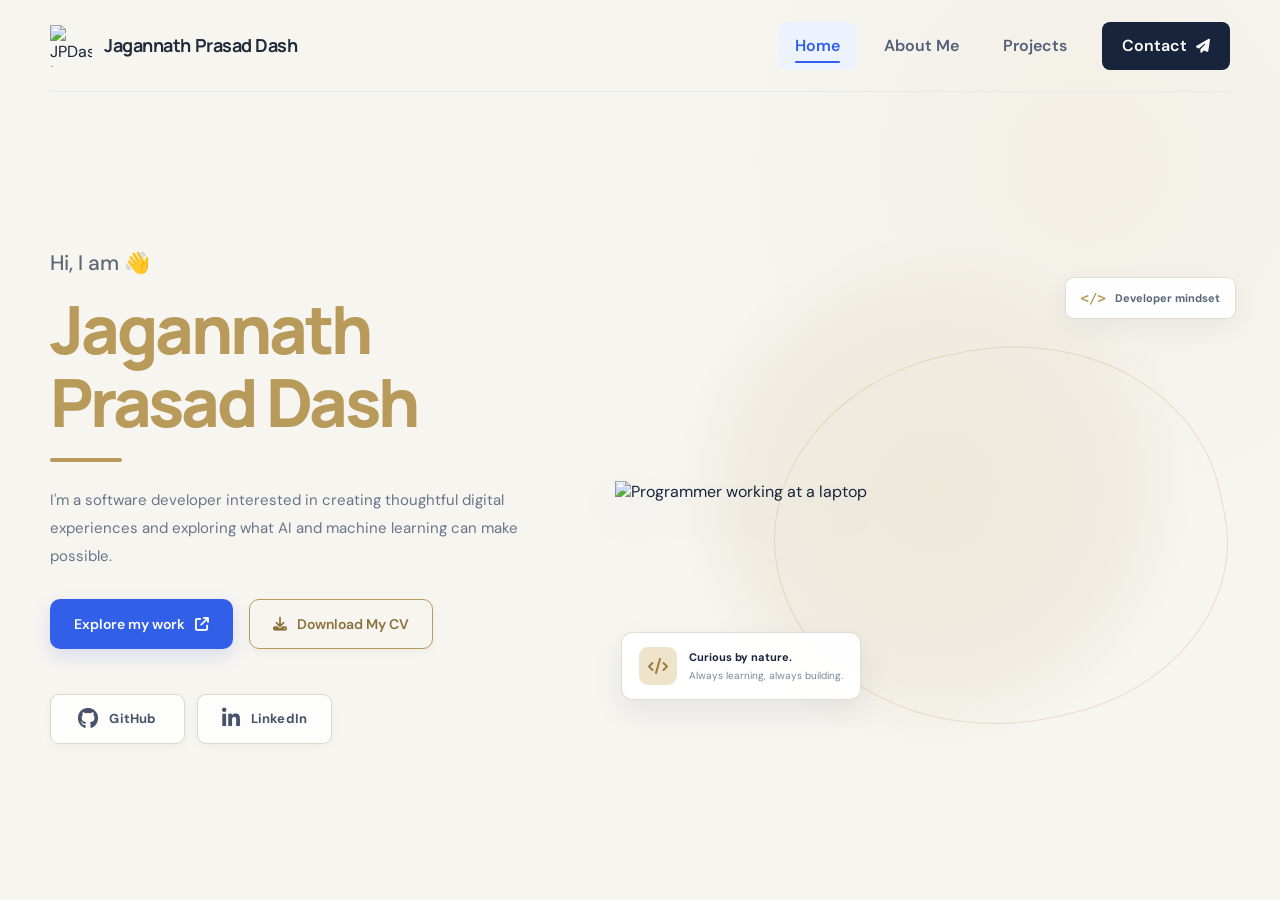
==== index.html @ 9e6d5409 "Add few more projects and fix page name" ====
<!DOCTYPE html>
<html lang="en">

<head>
    <meta charset="UTF-8">
    <meta name="viewport" content="width=device-width, initial-scale=1.0">
    <meta name="theme-color" content="#f5f7fb">
    <meta name="description" content="Jagannath Prasad Dash — Software Developer and AI/ML Developer.">

    <title>Jagannath Prasad Dash | Portfolio</title>

    <link rel="stylesheet" href="https://cdnjs.cloudflare.com/ajax/libs/font-awesome/6.7.2/css/all.min.css">
    <link rel="stylesheet" href="./CSS/home.css">
    <link rel="stylesheet" href="./CSS/style.css">


    <link rel="icon" type="image/png" href="./img/favicon.png">


    <link rel="preconnect" href="https://fonts.googleapis.com">
    <link rel="preconnect" href="https://fonts.gstatic.com" crossorigin>
    <link
        href="https://fonts.googleapis.com/css2?family=DM+Sans:wght@400;500;600;700&family=Manrope:wght@400;500;600;700;800&display=swap"
        rel="stylesheet">

</head>

<body>


    <header class="site-header">

        <span class="brand">
            <img src="./img/favicon.png" alt="JPDash logo" class="brand-logo">
            <span class="brand-name">Jagannath Prasad Dash</span>
        </span>

        <nav class="site-nav" aria-label="Main navigation">
            <a href="index.html" class="active">Home</a>
            <a href="about.html">About Me</a>
            <a href="project.html">Projects</a>
            <a href="#">
                Contact <i class="fa-solid fa-paper-plane"></i>
            </a>
        </nav>

    </header>


    <main class="home-hero">


        <section class="hero-copy" aria-labelledby="hero-title">

            <p class="intro-line">Hi, I am 👋</p>

            <h1 id="hero-title">
                Jagannath Prasad Dash
            </h1>

            <p class="hero-description">
                I'm a software developer interested in creating thoughtful
                digital experiences and exploring what AI and machine learning
                can make possible.
            </p>

            <div class="hero-actions">
                <a class="button button-primary" href="project.html">
                    Explore my work
                    <i class="fa-solid fa-arrow-up-right-from-square"></i>
                </a>

                <a class="button button-cv" href="#" download>
                    <i class="fa-solid fa-download cv-icon"></i>
                    <span>Download My CV</span>
                </a>
            </div>



            <div class="hero-footer">
                <div class="social-links">
                    <a href="#" target="_blank" rel="noopener noreferrer" aria-label="GitHub profile"
                        title="GitHub">
                        <i class="fa-brands fa-github"></i>
                    </a>

                    <a href="#" target="_blank" rel="noopener noreferrer" aria-label="LinkedIn profile"
                        title="LinkedIn">
                        <i class="fa-brands fa-linkedin-in"></i>
                    </a>
                </div>
            </div>


        </section>


        <section class="hero-visual" aria-label="Developer illustration">

            <div class="visual-tag">
                <span class="tag-symbol">&lt;/&gt;</span>
                Developer mindset
            </div>

            <img class="programmer-image" src="./img/image.png" alt="Programmer working at a laptop">

            <div class="visual-note">
                <span class="note-icon">
                    <i class="fa-solid fa-code"></i>
                </span>

                <span>
                    <strong>Curious by nature.</strong>
                    <small>Always learning, always building.</small>
                </span>
            </div>

        </section>

    </main>






    <script src="function.js"></script>
    <script src="page-check.js"></script>
</body>

</html>
---- CSS/home.css ----
/* =========================================================
   JPD PORTFOLIO — MAIN CSS
   Warm premium theme | Gold accents | Responsive layout
   ========================================================= */

/* ---------- Design Tokens ---------- */

:root {
    --page: #f7f5f0;
    --ink: #17243b;
    --muted: #687386;

    --gold: #b89a5a;
    --gold-dark: #9b7d3f;
    --gold-soft: #eee4cc;

    --blue: #315fe8;
    --blue-dark: #244fcf;

    --line: #e5e0d5;
    --white: #ffffff;

    --radius: 10px;
    --ease: 0.28s ease;
}

/* ---------- Base ---------- */

*,
*::before,
*::after {
    box-sizing: border-box;
}

html {
    scroll-behavior: smooth;
}

body {
    margin: 0;
    min-height: 100vh;

    background:
        radial-gradient(
            circle at 85% 18%,
            rgba(184, 154, 90, 0.07),
            transparent 27%
        ),
        var(--page);

    color: var(--ink);
    font-family: "DM Sans", sans-serif;
    -webkit-font-smoothing: antialiased;
}

img {
    max-width: 100%;
}

/* ---------- Main Hero Layout ---------- */

.home-hero {
    width: min(1180px, calc(100% - 64px));
    min-height: calc(100svh - 92px);

    margin: 0 auto;
    padding: 55px 0 65px;

    display: grid;
    grid-template-columns:
        minmax(0, 0.94fr)
        minmax(0, 1.06fr);

    align-items: center;
    gap: clamp(35px, 5vw, 80px);
}

/* ---------- Left Content ---------- */

.hero-copy {
    position: relative;
    z-index: 2;
    min-width: 0;
    padding: 10px 0 0;

    animation: hero-enter 0.7s ease both;
}

/* ---------- Greeting ---------- */

.intro-line {
    margin: 0 0 12px;

    color: #5e6879;
    font-size: clamp(18px, 1.8vw, 21px);
    font-weight: 500;
    line-height: 1.5;
}

/* ---------- Main Name ---------- */

#hero-title {
    max-width: 650px;
    margin: 0;

    color: var(--gold);

    font-family: "Manrope", sans-serif;
    font-size: clamp(43px, 5.2vw, 68px);
    font-weight: 800;
    line-height: 1.1;
    letter-spacing: -3.2px;

    overflow-wrap: break-word;
}

/* Gold underline */

#hero-title::after {
    content: "";

    display: block;
    width: 72px;
    height: 4px;

    margin-top: 20px;

    border-radius: 50px;
    background: var(--gold);

    transform-origin: left;
    animation: underline-enter 0.7s 0.3s ease both;
}

/* ---------- Description ---------- */

.hero-description {
    max-width: 510px;
    margin: 25px 0 0;

    color: var(--muted);
    font-size: 15px;
    font-weight: 400;
    line-height: 1.85;
}

/* ---------- Main Action Buttons ---------- */

.hero-actions {
    display: flex;
    flex-wrap: wrap;
    gap: 12px;

    margin-top: 31px;
}

.button {
    min-height: 50px;
    padding: 0 21px;

    display: inline-flex;
    align-items: center;
    justify-content: center;
    gap: 13px;

    border: 1px solid transparent;
    border-radius: 9px;

    font-family: "DM Sans", sans-serif;
    font-size: 14px;
    font-weight: 700;
    text-decoration: none;
    white-space: nowrap;

    cursor: pointer;

    transition:
        transform var(--ease),
        background-color var(--ease),
        border-color var(--ease),
        box-shadow var(--ease);
}

.button:hover {
    transform: translateY(-3px);
}

.button:focus-visible {
    outline: 3px solid rgba(49, 95, 232, 0.3);
    outline-offset: 4px;
}

/* Primary action */

.button-primary {
    color: var(--white);
    background: var(--blue);

    box-shadow:
        0 7px 18px rgba(49, 95, 232, 0.16);
}

.button-primary:hover {
    color: var(--white);
    background: var(--blue-dark);

    box-shadow:
        0 12px 25px rgba(49, 95, 232, 0.22);
}

.button-primary span {
    display: inline-block;
    font-size: 18px;

    transition: transform var(--ease);
}

.button-primary:hover span {
    transform: translate(3px, -2px);
}

/* Secondary action, if used */

.button-secondary {
    color: var(--ink);
    background: rgba(255, 255, 255, 0.75);
    border-color: #ded8ca;
}

.button-secondary:hover {
    color: var(--ink);
    background: var(--white);
    border-color: #c8b88f;

    box-shadow: 0 7px 18px rgba(23, 36, 59, 0.06);
}

/* ---------- Social Platform Buttons ---------- */

.hero-footer {
    display: flex;
    align-items: center;

    margin-top: 45px;
}

.social-links {
    display: flex;
    align-items: center;
    flex-wrap: wrap;
    gap: 12px;
}

/* Long horizontal buttons */

.social-links a {
    position: relative;
    isolation: isolate;
    overflow: hidden;

    min-width: 135px;
    min-height: 50px;
    padding: 0 20px;

    display: inline-flex;
    align-items: center;
    justify-content: center;
    gap: 11px;

    border: 1px solid #ded8ca;
    border-radius: 9px;

    color: #46536a;
    background: rgba(255, 255, 255, 0.82);

    font-family: "DM Sans", sans-serif;
    font-size: 14px;
    font-weight: 700;
    text-decoration: none;
    white-space: nowrap;

    box-shadow:
        0 3px 10px rgba(23, 36, 59, 0.035);

    transition:
        color 0.3s ease,
        border-color 0.3s ease,
        background-color 0.3s ease,
        transform 0.3s cubic-bezier(0.2, 0.8, 0.2, 1),
        box-shadow 0.3s ease;
}

/* Animated background layer */

.social-links a::before {
    content: "";

    position: absolute;
    z-index: -1;
    inset: 0;

    background: var(--ink);

    transform: translateY(101%);

    transition:
        transform 0.32s cubic-bezier(0.2, 0.8, 0.2, 1);
}

/* Platform icons */

.social-links a i {
    position: relative;
    z-index: 1;

    font-size: 21px;
    line-height: 1;

    transition:
        color 0.3s ease,
        transform 0.3s ease;
}

/* Platform names supplied by CSS */

.social-links a:first-child::after {
    content: "GitHub";
}

.social-links a:last-child::after {
    content: "LinkedIn";
}

.social-links a::after {
    position: relative;
    z-index: 1;

    font-size: 13px;
    font-weight: 700;
    letter-spacing: 0.2px;
}

/* Hover animation */

.social-links a:hover {
    color: var(--white);
    border-color: var(--ink);

    transform: translateY(-4px);

    box-shadow:
        0 12px 24px rgba(23, 36, 59, 0.13);
}

.social-links a:hover::before {
    transform: translateY(0);
}

.social-links a:hover i {
    color: var(--gold);
    transform: scale(1.12) rotate(-4deg);
}

/* LinkedIn uses blue */

.social-links a:last-child::before {
    background: var(--blue);
}

.social-links a:last-child:hover {
    border-color: var(--blue);
}

.social-links a:last-child:hover i {
    color: var(--white);
}

/* Press feedback */

.social-links a:active {
    transform: translateY(-1px) scale(0.98);
    box-shadow: 0 3px 8px rgba(23, 36, 59, 0.08);
}

/* Keyboard accessibility */

.social-links a:focus-visible {
    outline: 3px solid rgba(49, 95, 232, 0.3);
    outline-offset: 4px;
}

/* ---------- Right Illustration ---------- */

.hero-visual {
    position: relative;
    isolation: isolate;

    min-width: 0;
    min-height: 510px;

    display: grid;
    place-items: center;

    animation: visual-enter 0.8s 0.12s ease both;
}

/* Warm circular backdrop */

.hero-visual::before {
    content: "";

    position: absolute;
    z-index: -2;

    width: min(92%, 510px);
    aspect-ratio: 1;

    border-radius: 50%;

    background:
        radial-gradient(
            circle,
            #eee8d9 0%,
            #f0ece2 52%,
            transparent 72%
        );
}

/* Fine gold outline */

.hero-visual::after {
    content: "";

    position: absolute;
    z-index: -1;

    width: 76%;
    height: 74%;

    right: 1%;
    bottom: 4%;

    border: 1px solid rgba(184, 154, 90, 0.25);
    border-radius: 48% 52% 45% 55%;

    transform: rotate(-12deg);
    pointer-events: none;
}

/* Programmer image */

.programmer-image {
    position: relative;
    z-index: 1;

    display: block;

    width: 108%;
    max-width: 650px;
    max-height: 570px;

    object-fit: contain;

    filter:
        drop-shadow(
            0 18px 20px rgba(27, 43, 73, 0.08)
        );
}

/* ---------- Developer Tag ---------- */

.visual-tag {
    position: absolute;
    z-index: 2;

    top: 8%;
    right: -1%;

    display: flex;
    align-items: center;
    gap: 9px;

    padding: 12px 15px;

    border: 1px solid rgba(226, 220, 207, 0.95);
    border-radius: 9px;

    color: #596579;
    background: rgba(255, 255, 255, 0.93);

    box-shadow:
        0 8px 24px rgba(27, 43, 73, 0.06);

    font-size: 11px;
    font-weight: 700;
}

.tag-symbol {
    color: var(--gold);
    font-family: monospace;
    font-size: 14px;
}

/* ---------- Floating Developer Note ---------- */

.visual-note {
    position: absolute;
    z-index: 2;

    left: -3%;
    bottom: 9%;

    display: flex;
    align-items: center;
    gap: 12px;

    padding: 14px 17px;

    border: 1px solid rgba(226, 220, 207, 0.95);
    border-radius: 11px;

    background: rgba(255, 255, 255, 0.95);

    box-shadow:
        0 12px 30px rgba(27, 43, 73, 0.08);
}

.note-icon {
    width: 38px;
    height: 38px;

    display: grid;
    place-items: center;
    flex-shrink: 0;

    border-radius: 9px;

    color: var(--gold-dark);
    background: var(--gold-soft);
}

.visual-note strong,
.visual-note small {
    display: block;
}

.visual-note strong {
    color: var(--ink);
    font-size: 11px;
    font-weight: 700;
}

.visual-note small {
    margin-top: 4px;
    color: #7a8699;
    font-size: 10px;
    line-height: 1.5;
}

/* ---------- Entrance Animations ---------- */

@keyframes hero-enter {
    from {
        opacity: 0;
        transform: translateY(18px);
    }

    to {
        opacity: 1;
        transform: translateY(0);
    }
}

@keyframes visual-enter {
    from {
        opacity: 0;
        transform: translateX(20px);
    }

    to {
        opacity: 1;
        transform: translateX(0);
    }
}

@keyframes underline-enter {
    from {
        transform: scaleX(0);
    }

    to {
        transform: scaleX(1);
    }
}

/* ---------- Large Screens ---------- */

@media (min-width: 1400px) {
    .home-hero {
        min-height: 790px;
    }
}

/* ---------- Tablet ---------- */

@media (max-width: 900px) {
    .home-hero {
        grid-template-columns:
            minmax(0, 1fr)
            minmax(0, 0.9fr);

        gap: 25px;
    }

    #hero-title {
        font-size: clamp(42px, 5.5vw, 60px);
        letter-spacing: -2.5px;
    }

    .hero-visual {
        min-height: 410px;
    }

    .visual-note {
        left: -1%;
        bottom: 6%;
    }

    .visual-tag {
        right: -2%;
    }

    .social-links a {
        min-width: 125px;
    }
}

/* ---------- Mobile ---------- */

@media (max-width: 700px) {
    .home-hero {
        width: calc(100% - 36px);

        grid-template-columns: 1fr;
        gap: 25px;

        padding: 50px 0 40px;
    }

    .hero-copy {
        padding-top: 0;
    }

    #hero-title {
        font-size: clamp(40px, 11vw, 60px);
        letter-spacing: -2.4px;
    }

    #hero-title::after {
        margin-top: 16px;
    }

    .hero-description {
        margin-top: 20px;
        font-size: 14px;
    }

    .hero-actions {
        margin-top: 25px;
    }

    .hero-footer {
        margin-top: 34px;
    }

    .social-links {
        width: 100%;
        gap: 10px;
    }

    .social-links a {
        flex: 1;
        min-width: 0;
        min-height: 50px;
        padding: 0 12px;
    }

    .hero-visual {
        min-height: 360px;
        margin-top: 5px;
    }

    .programmer-image {
        width: 100%;
        max-height: 420px;
    }

    .visual-tag {
        top: 2%;
        right: 0;
    }

    .visual-note {
        left: 0;
        bottom: 4%;
    }
}

/* ---------- Small Phones ---------- */

@media (max-width: 390px) {
    #hero-title {
        font-size: 39px;
        letter-spacing: -1.8px;
    }

    .button {
        min-height: 46px;
        padding-inline: 15px;
    }

    .social-links {
        gap: 8px;
    }

    .social-links a {
        min-height: 47px;
        padding-inline: 8px;
        gap: 8px;
    }

    .social-links a i {
        font-size: 18px;
    }

    .social-links a::after {
        font-size: 12px;
    }

    .hero-visual {
        min-height: 310px;
    }

    .visual-note {
        padding: 10px 11px;
    }

    .visual-note small {
        max-width: 155px;
    }
}

/* ---------- Reduced Motion Accessibility ---------- */

@media (prefers-reduced-motion: reduce) {
    html {
        scroll-behavior: auto;
    }

    *,
    *::before,
    *::after {
        animation-duration: 0.01ms !important;
        animation-iteration-count: 1 !important;
        transition-duration: 0.01ms !important;
    }
}






/* Hero action buttons */
.hero-actions {
    display: flex;
    align-items: center;
    flex-wrap: wrap;
    gap: 16px;
    margin-top: 28px;
}

.hero-actions .button {
    display: inline-flex;
    align-items: center;
    justify-content: center;
    gap: 10px;
    min-height: 50px;
    padding: 0 23px;
    border-radius: 10px;
    text-decoration: none;
    font-weight: 600;
    transition:
        transform 0.3s ease,
        background-color 0.3s ease,
        color 0.3s ease,
        border-color 0.3s ease,
        box-shadow 0.3s ease;
}

/* CV button — elegant gold outline */
.hero-actions .button-cv {
    position: relative;
    overflow: hidden;
    color: #8B713B;
    background: transparent;
    border: 1.5px solid #B89A5A;
    box-shadow: 0 3px 10px rgba(20, 30, 50, 0.04);
}

/* Subtle gold background sweep */
.hero-actions .button-cv::before {
    content: "";
    position: absolute;
    inset: 0;
    background: #B89A5A;
    transform: scaleX(0);
    transform-origin: left;
    transition: transform 0.35s ease;
    z-index: 0;
}

.hero-actions .button-cv span,
.hero-actions .button-cv i {
    position: relative;
    z-index: 1;
}

.hero-actions .button-cv:hover {
    color: #fff;
    border-color: #B89A5A;
    transform: translateY(-3px);
    box-shadow: 0 9px 22px rgba(184, 154, 90, 0.22);
}

.hero-actions .button-cv:hover::before {
    transform: scaleX(1);
}

/* Download icon animation */
.hero-actions .cv-icon {
    transition: transform 0.35s ease;
}

.hero-actions .button-cv:hover .cv-icon {
    animation: cv-download 0.65s ease-in-out;
}

@keyframes cv-download {
    0%, 100% {
        transform: translateY(0);
    }
    35% {
        transform: translateY(4px);
    }
    65% {
        transform: translateY(-2px);
    }
}

/* Keyboard accessibility */
.hero-actions .button:focus-visible {
    outline: 3px solid rgba(184, 154, 90, 0.45);
    outline-offset: 4px;
}

/* Respect reduced-motion preferences */
@media (prefers-reduced-motion: reduce) {
    .hero-actions .button,
    .hero-actions .button-cv::before,
    .hero-actions .cv-icon {
        transition: none;
        animation: none;
    }
}
---- CSS/style.css ----
/* nav.css — shared modern navbar */

:root {
    --ink: #17243b;
    --muted: #69758a;
    --accent: #315fe8;
    --accent-dark: #244ac1;
    --line: #e4e9f1;
    --surface: #ffffff;
}

* {
    box-sizing: border-box;
}

/* Header */

.site-header {
    width: min(1180px, calc(100% - 64px));
    min-height: 92px;
    margin: 0 auto;

    display: flex;
    align-items: center;
    justify-content: space-between;
    gap: 28px;

    border-bottom: 1px solid var(--line);

    position: relative;
    z-index: 5;
}


#hero-title{
    color:#B89A5A;
}

/* Brand */

.brand {
    display: inline-flex;
    align-items: center;
    gap: 10px;

    color: var(--ink);
    text-decoration: none;
    flex-shrink: 0;
}

.brand-name {
    font-family: "Manrope", sans-serif;
    font-size: 27px;
    font-weight: 800;
    letter-spacing: -1.2px;
}

.brand-period {
    color: var(--accent);
    transition: color 0.25s ease;
}

.brand:hover .brand-period {
    color: #7391ff;
}

/* Navigation */

.site-nav {
    display: flex;
    align-items: center;
    gap: 10px;
}

.site-nav a {
    position: relative;

    display: inline-flex;
    align-items: center;
    justify-content: center;
    gap: 9px;

    min-height: 48px;
    padding: 0 17px;

    border-radius: 8px;

    color: #536078;
    font-family: "DM Sans", sans-serif;
    font-size: 16px;
    font-weight: 600;
    text-decoration: none;
    white-space: nowrap;

    transition:
        color 0.25s ease,
        background-color 0.25s ease,
        transform 0.25s ease;
}

/* Animated underline */

.site-nav a:not(:last-child)::after {
    content: "";

    position: absolute;
    left: 17px;
    right: 17px;
    bottom: 7px;

    height: 2px;
    border-radius: 2px;

    background: var(--accent);

    transform: scaleX(0);
    transform-origin: left;
    transition: transform 0.28s ease;
}

/* Hover effect */

.site-nav a:not(:last-child):hover {
    color: var(--accent);
    background: #edf2ff;
    transform: translateY(-2px);
}

.site-nav a:not(:last-child):hover::after {
    transform: scaleX(1);
}

/* Keyboard accessibility */

.site-nav a:focus-visible {
    outline: 3px solid rgba(49, 95, 232, 0.3);
    outline-offset: 3px;
}

/* Active page */

.site-nav a.active {
    color: var(--accent);
    background: #edf2ff;
}

.site-nav a.active:not(:last-child)::after {
    transform: scaleX(1);
}

/* Contact button */

.site-nav a:last-child {
    margin-left: 8px;
    padding: 0 20px;

    color: #ffffff;
    background: var(--ink);

    transition:
        background-color 0.25s ease,
        box-shadow 0.25s ease,
        transform 0.25s ease;
}

.site-nav a:last-child:hover {
    color: #ffffff;
    background: var(--accent);
    box-shadow: 0 7px 18px rgba(49, 95, 232, 0.2);
    transform: translateY(-2px);
}

.site-nav a:last-child i {
    font-size: 14px;
    transition: transform 0.25s ease;
}

.site-nav a:last-child:hover i {
    transform: translate(3px, -2px);
}

/* Responsive navbar */

@media (max-width: 850px) {
    .site-header {
        width: calc(100% - 40px);
        gap: 16px;
    }

    .site-nav {
        gap: 4px;
    }

    .site-nav a {
        padding: 0 12px;
        font-size: 14px;
    }

    .site-nav a:not(:last-child)::after {
        left: 12px;
        right: 12px;
    }
}

/* Mobile */

@media (max-width: 650px) {
    .site-header {
        width: calc(100% - 36px);
        min-height: 0;

        align-items: flex-start;
        flex-direction: column;
        justify-content: center;
        gap: 12px;

        padding: 17px 0 13px;
    }

    .brand-name {
        font-size: 24px;
    }

    .site-nav {
        width: 100%;
        gap: 3px;

        overflow-x: auto;
        padding: 2px 0 5px;
    }

    .site-nav a {
        min-height: 42px;
        padding: 0 11px;
        font-size: 13px;
    }

    .site-nav a:not(:last-child)::after {
        left: 11px;
        right: 11px;
        bottom: 4px;
    }

    .site-nav a:last-child {
        margin-left: 2px;
        padding: 0 13px;
    }
}

/* Respect reduced-motion preferences */

@media (prefers-reduced-motion: reduce) {
    .site-nav a,
    .site-nav a::after,
    .site-nav a i,
    .brand-period {
        transition: none;
    }
}



/* Brand logo and name */
.brand {
    display: inline-flex;
    align-items: center;
    gap: 12px;
    text-decoration: none;
    flex-shrink: 0;
    min-width: 0;
}

.brand-logo {
    display: block;
    width: 42px;
    height: 42px;
    object-fit: contain;
    flex-shrink: 0;
    transition: transform 0.3s ease;
}

.brand-name {
    color: #202B3C;
    font-size: clamp(14px, 1.5vw, 18px);
    font-weight: 700;
    letter-spacing: -0.45px;
    line-height: 1.3;
    white-space: nowrap;
    transition: color 0.3s ease;
}

/* Subtle hover effect */
.brand:hover .brand-logo {
    transform: scale(1.06);
}

.brand:hover .brand-name {
    color: #B89A5A;
}

/* Smaller screens */
@media (max-width: 480px) {
    .brand {
        gap: 8px;
    }

    .brand-logo {
        width: 34px;
        height: 34px;
    }

    .brand-name {
        font-size: 13px;
        letter-spacing: -0.3px;
    }
}

/* Respect reduced-motion preferences */
@media (prefers-reduced-motion: reduce) {
    .brand-logo,
    .brand-name {
        transition: none;
    }
}
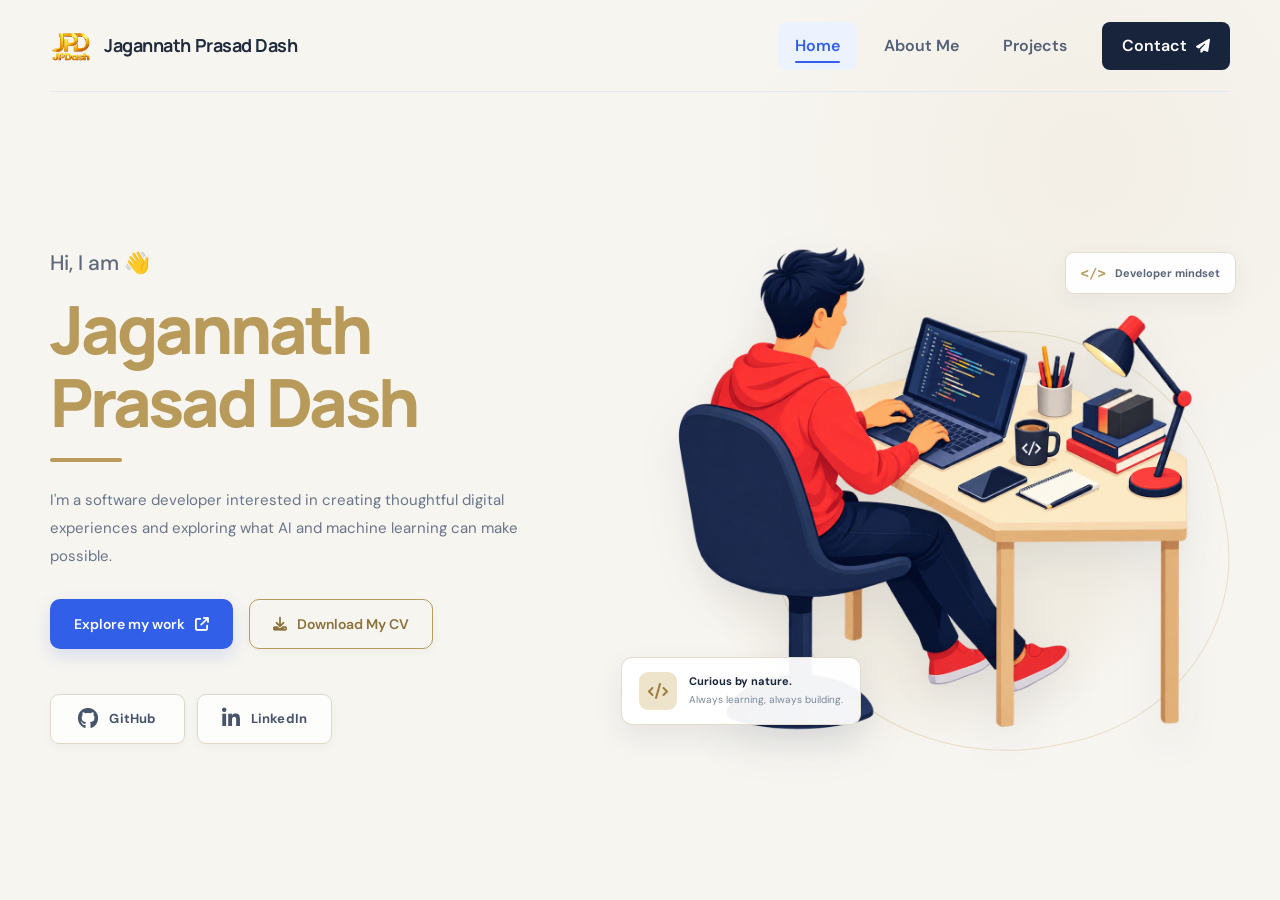
==== commit 2db49a10: "SEO fixing" ====
--- a/index.html
+++ b/index.html
@@ -8,6 +8,30 @@
     <meta name="description" content="Jagannath Prasad Dash — Software Developer and AI/ML Developer.">
 
     <title>Jagannath Prasad Dash | Portfolio</title>
+
+    <meta name="description"
+        content="I'm Jagannath Prasad Dash, a software and website developer building custom software and thoughtful digital experiences, with an interest in AI and machine learning. View my projects and get in touch.">
+
+    <!-- Open Graph (WhatsApp, LinkedIn, Facebook, Telegram) -->
+    <meta property="og:type" content="website">
+    <meta property="og:site_name" content="Jagannath Prasad Dash">
+    <meta property="og:title" content="Jagannath Prasad Dash | Software & Website Developer">
+    <meta property="og:description"
+        content="Custom software, websites and AI/ML exploration. View my projects and get in touch.">
+    <!-- <meta property="og:url" content="https://username.github.io/repo-name/"> -->
+    <meta property="og:image" content="https://jpdash33.github.io/Portfolio/img/og-image.jpg">
+    <meta property="og:image:width" content="1200">
+    <meta property="og:image:height" content="630">
+    <meta property="og:image:alt" content="Jagannath Prasad Dash, software and website developer, working at a desk">
+
+    <!-- X (Twitter) -->
+    <meta name="twitter:card" content="summary_large_image">
+    <meta name="twitter:title" content="Jagannath Prasad Dash | Software & Website Developer">
+    <meta name="twitter:description"
+        content="Custom software, websites and AI/ML exploration. View my projects and get in touch.">
+    <meta name="twitter:image" content="https://jpdash33.github.io/Portfolio/img/og-image.jpg">
+
+                                                     <!-- SEO End -->
 
     <link rel="stylesheet" href="https://cdnjs.cloudflare.com/ajax/libs/font-awesome/6.7.2/css/all.min.css">
     <link rel="stylesheet" href="./CSS/home.css">
@@ -80,8 +104,8 @@
 
             <div class="hero-footer">
                 <div class="social-links">
-                    <a href="#" target="_blank" rel="noopener noreferrer" aria-label="GitHub profile"
-                        title="GitHub">
+                    <a href="https://github.com/jpdash33" target="_blank" rel="noopener noreferrer"
+                        aria-label="GitHub profile" title="GitHub">
                         <i class="fa-brands fa-github"></i>
                     </a>
 
